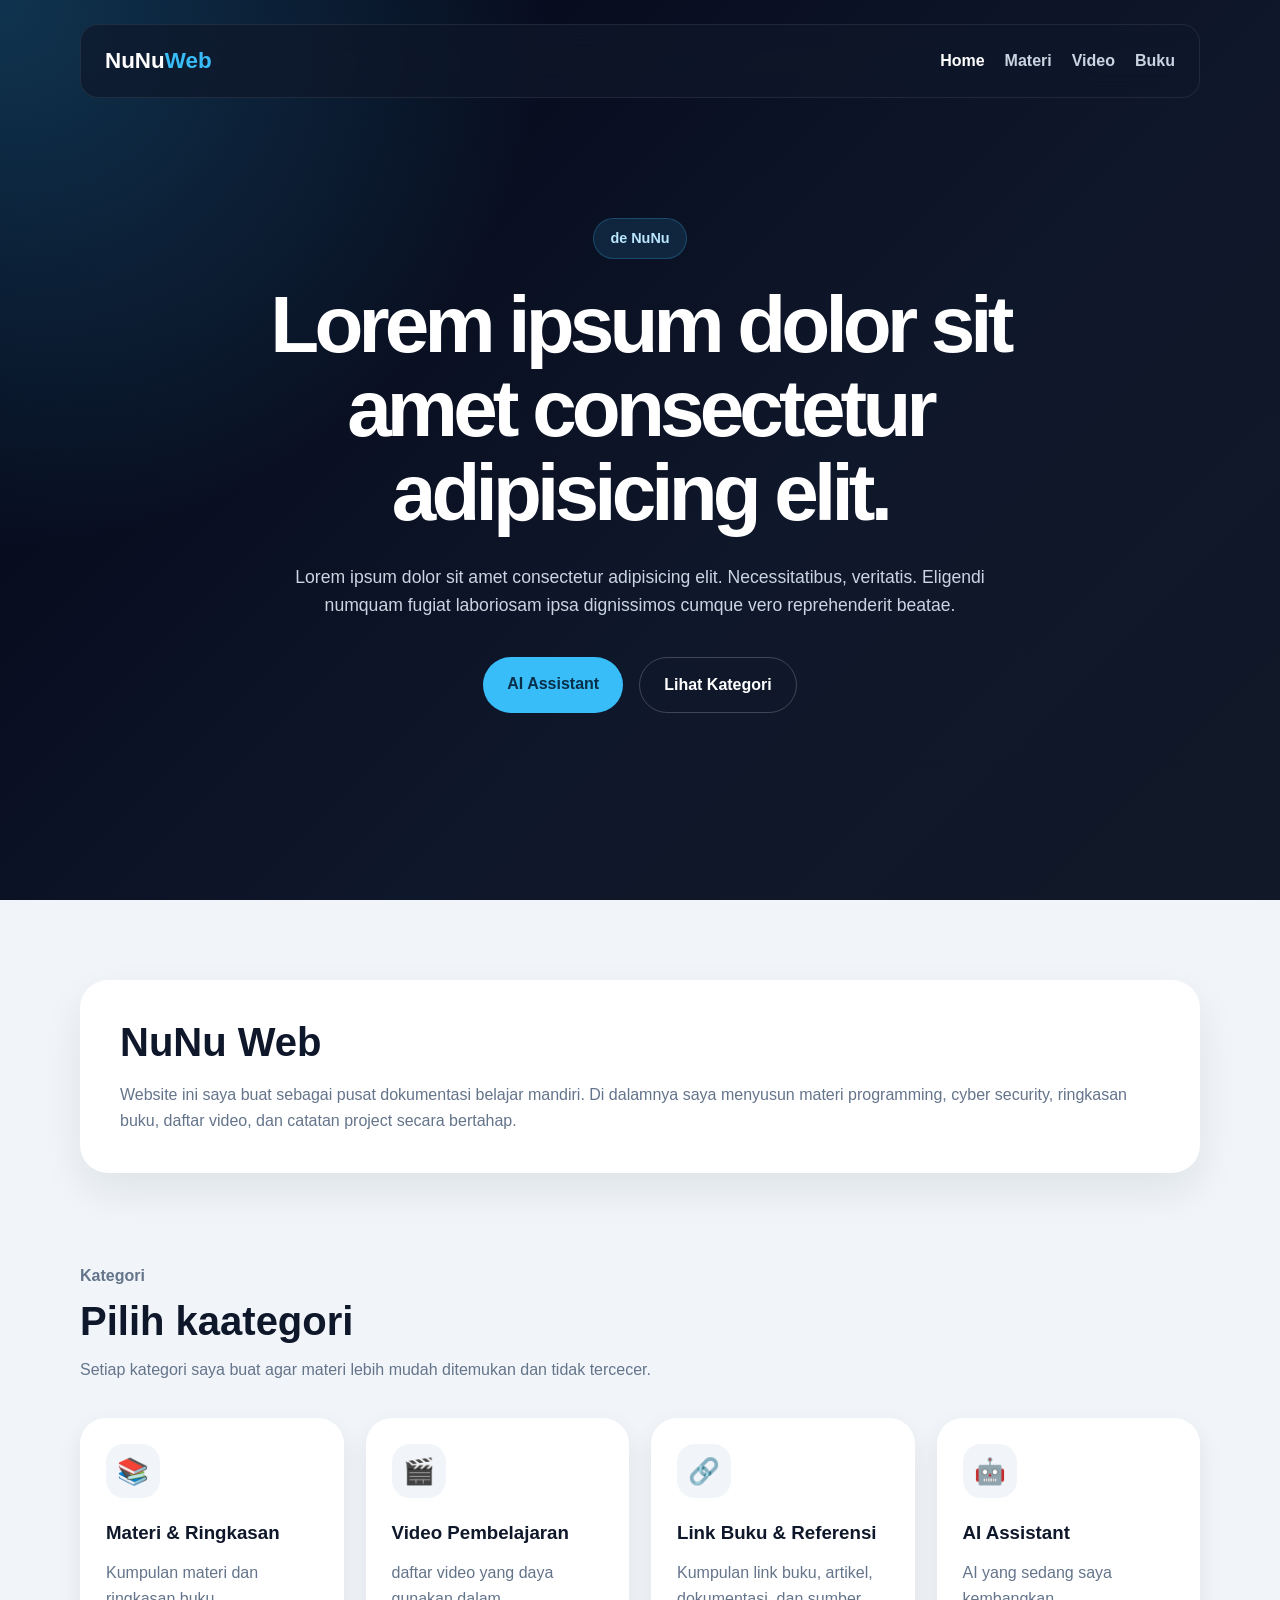
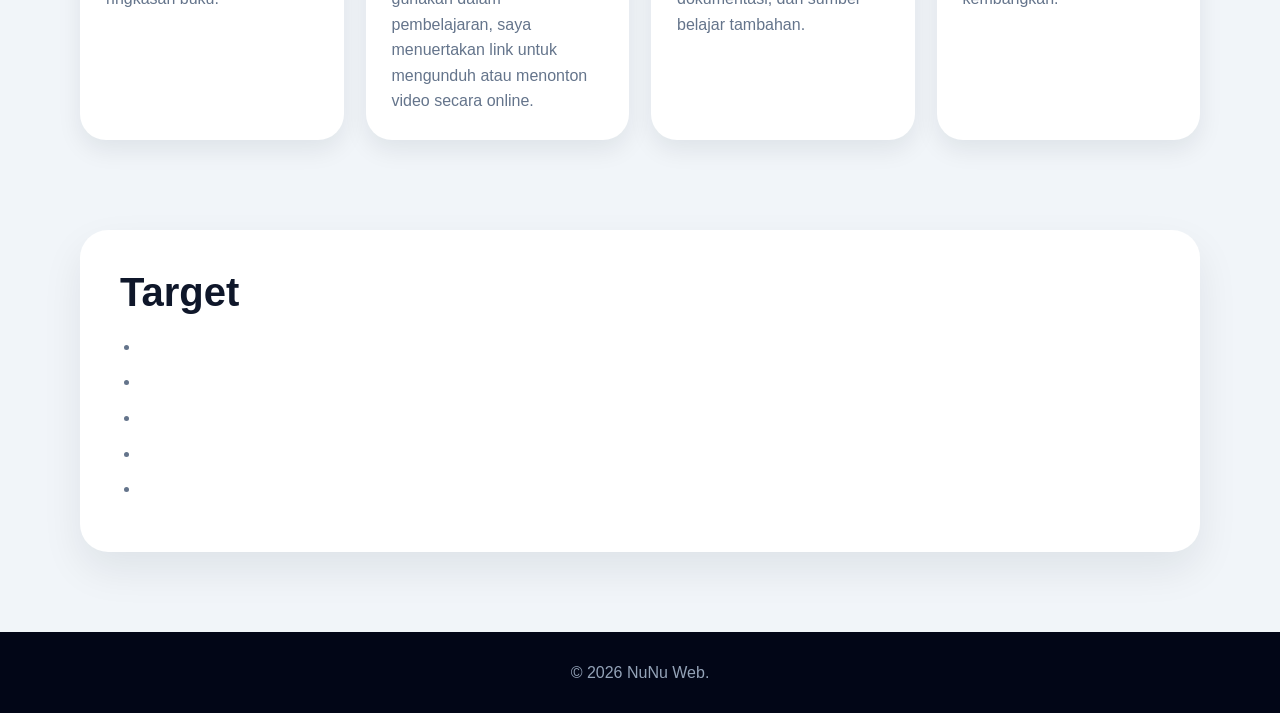
==== index.html @ 63d20f72 "Update index.html" ====
<!DOCTYPE html>
<html lang="id">
<head>
  <meta charset="UTF-8">
  <meta name="viewport" content="width=device-width, initial-scale=1.0">

  <title>NuNu Web | Pusat Belajar Programming & Cyber Security</title>

  <meta name="description" content="NuNu Web adalah tempat belajar programming dan cyber security.">
  <meta name="theme-color" content="#111827">

  <link rel="stylesheet" href="css/style.css">
</head>

<body>

  <header class="site-header">

    <nav class="navbar">
      <a href="index.html" class="logo">
        NuNu<span>Web</span>
      </a>

      <ul class="nav-links">
        <li><a href="index.html" class="active">Home</a></li>
        <li><a href="data/list_materi/list_materi.html">Materi</a></li>
        <li><a href="data/list_video/list_video.html">Video</a></li>
        <li><a href="data/list_buku/list_buku.html">Buku</a></li>
      </ul>
    </nav>

    <section class="hero">

      <p class="badge">de NuNu</p>

      <h1>
        Lorem ipsum dolor sit amet consectetur adipisicing elit.
      </h1>

      <p class="hero-description">
        Lorem ipsum dolor sit amet consectetur adipisicing elit.
        Necessitatibus, veritatis. Eligendi numquam fugiat laboriosam
        ipsa dignissimos cumque vero reprehenderit beatae.
      </p>

      <div class="hero-actions">

        <a href="#" class="btn btn-primary">
          AI Assistant
        </a>

        <a href="#kategori" class="btn btn-secondary">
          Lihat Kategori
        </a>

      </div>

    </section>

  </header>

  <main>

    <section class="intro-section">

      <div class="intro-card">

        <h2>
          NuNu Web
        </h2>

        <p>
          Website ini  saya buat sebagai pusat dokumentasi belajar mandiri.
          Di dalamnya saya menyusun materi programming,
          cyber security, ringkasan buku, daftar video,
          dan catatan project secara bertahap.
        </p>

      </div>

    </section>

    <section class="category-section" id="kategori">

      <div class="section-heading">

        <p class="section-label">
          Kategori
        </p>

        <h2>
          Pilih kaategori
        </h2>

        <p>
          Setiap kategori saya buat agar materi lebih mudah ditemukan
          dan tidak tercecer.
        </p>

      </div>

      <div class="menu">

        <a href="data/list_materi/list_materi.html" class="card">

          <span class="card-icon">📚</span>

          <h3>
            Materi & Ringkasan
          </h3>

          <p>
            Kumpulan materi dan ringkasan buku.
          </p>

        </a>

        <a href="data/list_video/list_video.html" class="card">

          <span class="card-icon">🎬</span>

          <h3>
            Video Pembelajaran
          </h3>

          <p>
            daftar video yang daya gunakan dalam pembelajaran, saya menuertakan link untuk mengunduh atau menonton video secara online.
          </p>

        </a>

        <a href="data/list_buku/list_buku.html" class="card">

          <span class="card-icon">🔗</span>

          <h3>
            Link Buku & Referensi
          </h3>

          <p>
            Kumpulan link buku, artikel,
            dokumentasi, dan sumber belajar tambahan.
          </p>

        </a>

        <a href="#" class="card">

          <span class="card-icon">🤖</span>

          <h3>
            AI Assistant
          </h3>

          <p>
            AI yang sedang saya kembangkan.
          </p>

        </a>

      </div>

    </section>

    <section class="roadmap-section">

      <div class="roadmap-card">

        <h2>
          Target
        </h2>

        <ul>
          <li></li>
          <li></li>
          <li></li>
          <li></li>
          <li></li>
        </ul>

      </div>

    </section>

  </main>

  <footer class="footer">
    <p>
      © 2026 NuNu Web.
    </p>
  </footer>

</body>
</html>
---- css/style.css ----
/* =========================
   RESET
========================= */

*{
  margin:0;
  padding:0;
  box-sizing:border-box;
}

/* =========================
   ROOT
========================= */

:root{
  --bg-main:#0f172a;
  --bg-soft:#111827;
  --card-bg:#ffffff;
  --text-main:#0f172a;
  --text-light:#f8fafc;
  --text-muted:#64748b;
  --primary:#38bdf8;
  --primary-dark:#0284c7;
  --border:#e2e8f0;
}

/* =========================
   BODY
========================= */

html{
  scroll-behavior:smooth;
}

body{
  font-family:Arial, Helvetica, sans-serif;
  background:#f1f5f9;
  color:var(--text-main);
  line-height:1.6;
}

/* =========================
   HEADER
========================= */

.site-header{
  min-height:100vh;

  background:
  radial-gradient(circle at top left,
  rgba(56,189,248,0.25),
  transparent 35%),

  linear-gradient(
  135deg,
  #020617,
  #0f172a 60%,
  #111827);

  color:white;
  padding:24px;
}

/* =========================
   NAVBAR
========================= */

.navbar{
  width:min(1120px,100%);
  margin:0 auto;

  display:flex;
  justify-content:space-between;
  align-items:center;

  padding:18px 24px;

  background:rgba(15,23,42,0.7);

  border:1px solid rgba(255,255,255,0.08);

  border-radius:18px;

  backdrop-filter:blur(14px);

  position:sticky;
  top:16px;
}

.logo{
  text-decoration:none;
  color:white;

  font-size:1.4rem;
  font-weight:800;
}

.logo span{
  color:var(--primary);
}

.nav-links{
  list-style:none;
  display:flex;
  gap:20px;
}

.nav-links a{
  text-decoration:none;
  color:#cbd5e1;
  font-weight:600;
  transition:0.25s;
}

.nav-links a:hover,
.nav-links a.active{
  color:white;
}

/* =========================
   HERO
========================= */

.hero{
  width:min(900px,100%);
  margin:120px auto 0;
  text-align:center;
}

.badge{
  display:inline-block;

  padding:8px 16px;
  margin-bottom:24px;

  border-radius:999px;

  background:rgba(56,189,248,0.12);

  border:1px solid rgba(56,189,248,0.25);

  color:#bae6fd;

  font-size:0.9rem;
  font-weight:700;
}

.hero h1{
  font-size:clamp(2.5rem,7vw,5rem);
  line-height:1.05;
  letter-spacing:-0.06em;
}

.hero-description{
  max-width:700px;

  margin:28px auto 0;

  color:#cbd5e1;

  font-size:1.1rem;
}

/* =========================
   BUTTONS
========================= */

.hero-actions{
  margin-top:38px;

  display:flex;
  justify-content:center;
  gap:16px;

  flex-wrap:wrap;
}

.btn{
  text-decoration:none;

  padding:14px 24px;

  border-radius:999px;

  font-weight:700;

  transition:0.25s;
}

.btn:hover{
  transform:translateY(-3px);
}

.btn-primary{
  background:var(--primary);
  color:#082f49;
}

.btn-primary:hover{
  background:#7dd3fc;
}

.btn-secondary{
  border:1px solid rgba(255,255,255,0.2);
  color:white;
}

.btn-secondary:hover{
  background:rgba(255,255,255,0.08);
}

/* =========================
   MAIN
========================= */

main{
  padding:80px 24px;
}

/* =========================
   INTRO
========================= */

.intro-section,
.category-section,
.roadmap-section{
  width:min(1120px,100%);
  margin:0 auto;
}

.intro-card,
.roadmap-card{
  background:white;

  border-radius:28px;

  padding:40px;

  box-shadow:
  0 18px 40px rgba(15,23,42,0.08);
}

.intro-card h2,
.roadmap-card h2,
.section-heading h2{
  font-size:2.5rem;
  line-height:1.1;
}

.intro-card p,
.section-heading p,
.roadmap-card li{
  color:var(--text-muted);
}

.intro-card p{
  margin-top:18px;
}

/* =========================
   CATEGORY
========================= */

.category-section{
  margin-top:90px;
}

.section-heading{
  margin-bottom:36px;
}

.section-label{
  color:var(--primary-dark);

  font-weight:800;

  margin-bottom:10px;
}

.section-heading p{
  margin-top:14px;
}

/* =========================
   MENU GRID
========================= */

.menu{
  display:grid;

  grid-template-columns:
  repeat(4,1fr);

  gap:22px;
}

.card{
  min-height:260px;

  padding:26px;

  border-radius:26px;

  background:white;

  text-decoration:none;
  color:var(--text-main);

  box-shadow:
  0 10px 24px rgba(15,23,42,0.08);

  transition:0.25s;
}

.card:hover{
  transform:translateY(-8px);
}

.card-icon{
  display:inline-flex;

  align-items:center;
  justify-content:center;

  width:54px;
  height:54px;

  margin-bottom:20px;

  border-radius:18px;

  background:#f1f5f9;

  font-size:1.6rem;
}

.card h3{
  margin-bottom:12px;
}

.card p{
  color:var(--text-muted);
}

/* =========================
   ROADMAP
========================= */

.roadmap-section{
  margin-top:90px;
}

.roadmap-card ul{
  margin-top:20px;
  padding-left:20px;
}

.roadmap-card li{
  margin-bottom:10px;
}

/* =========================
   FOOTER
========================= */

.footer{
  padding:28px;
  text-align:center;

  background:#020617;
  color:#94a3b8;
}

/* =========================
   RESPONSIVE
========================= */

@media(max-width:900px){

  .menu{
    grid-template-columns:
    repeat(2,1fr);
  }

}

@media(max-width:640px){

  .navbar{
    flex-direction:column;
    align-items:flex-start;
    gap:16px;
  }

  .nav-links{
    flex-wrap:wrap;
  }

  .hero{
    margin-top:80px;
    text-align:left;
  }

  .hero-actions{
    justify-content:flex-start;
  }

  .btn{
    width:100%;
    text-align:center;
  }

  .menu{
    grid-template-columns:1fr;
  }

  .intro-card,
  .roadmap-card{
    padding:28px;
  }

}
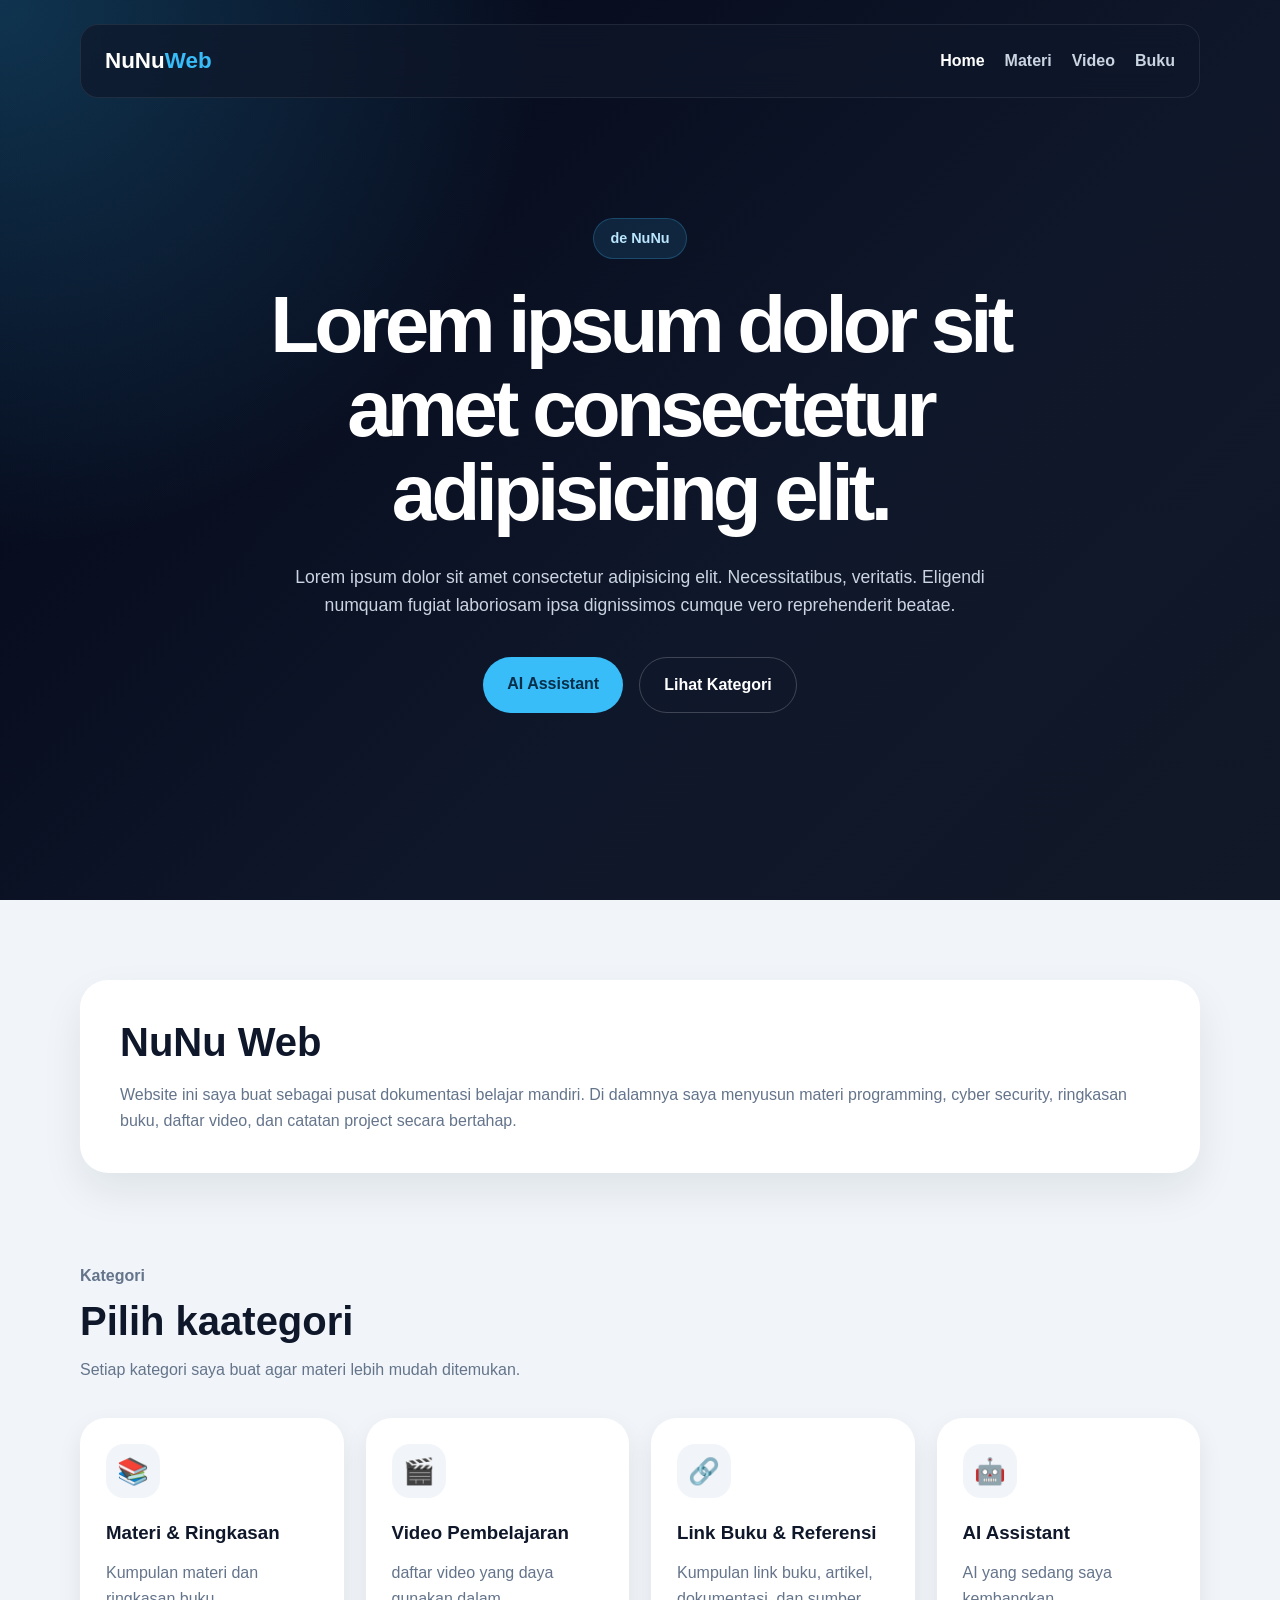
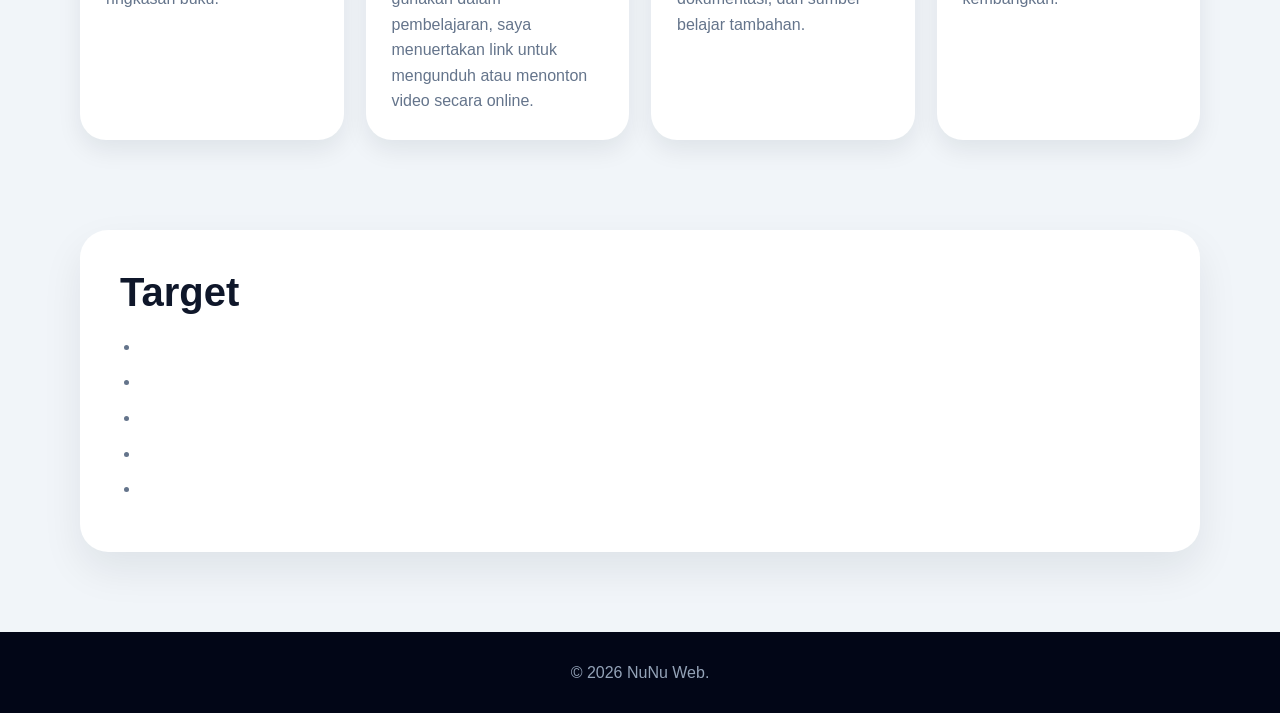
==== commit 8908cf43: "Update index.html" ====
--- a/index.html
+++ b/index.html
@@ -93,8 +93,7 @@
         </h2>
 
         <p>
-          Setiap kategori saya buat agar materi lebih mudah ditemukan
-          dan tidak tercecer.
+          Setiap kategori saya buat agar materi lebih mudah ditemukan.
         </p>
 
       </div>
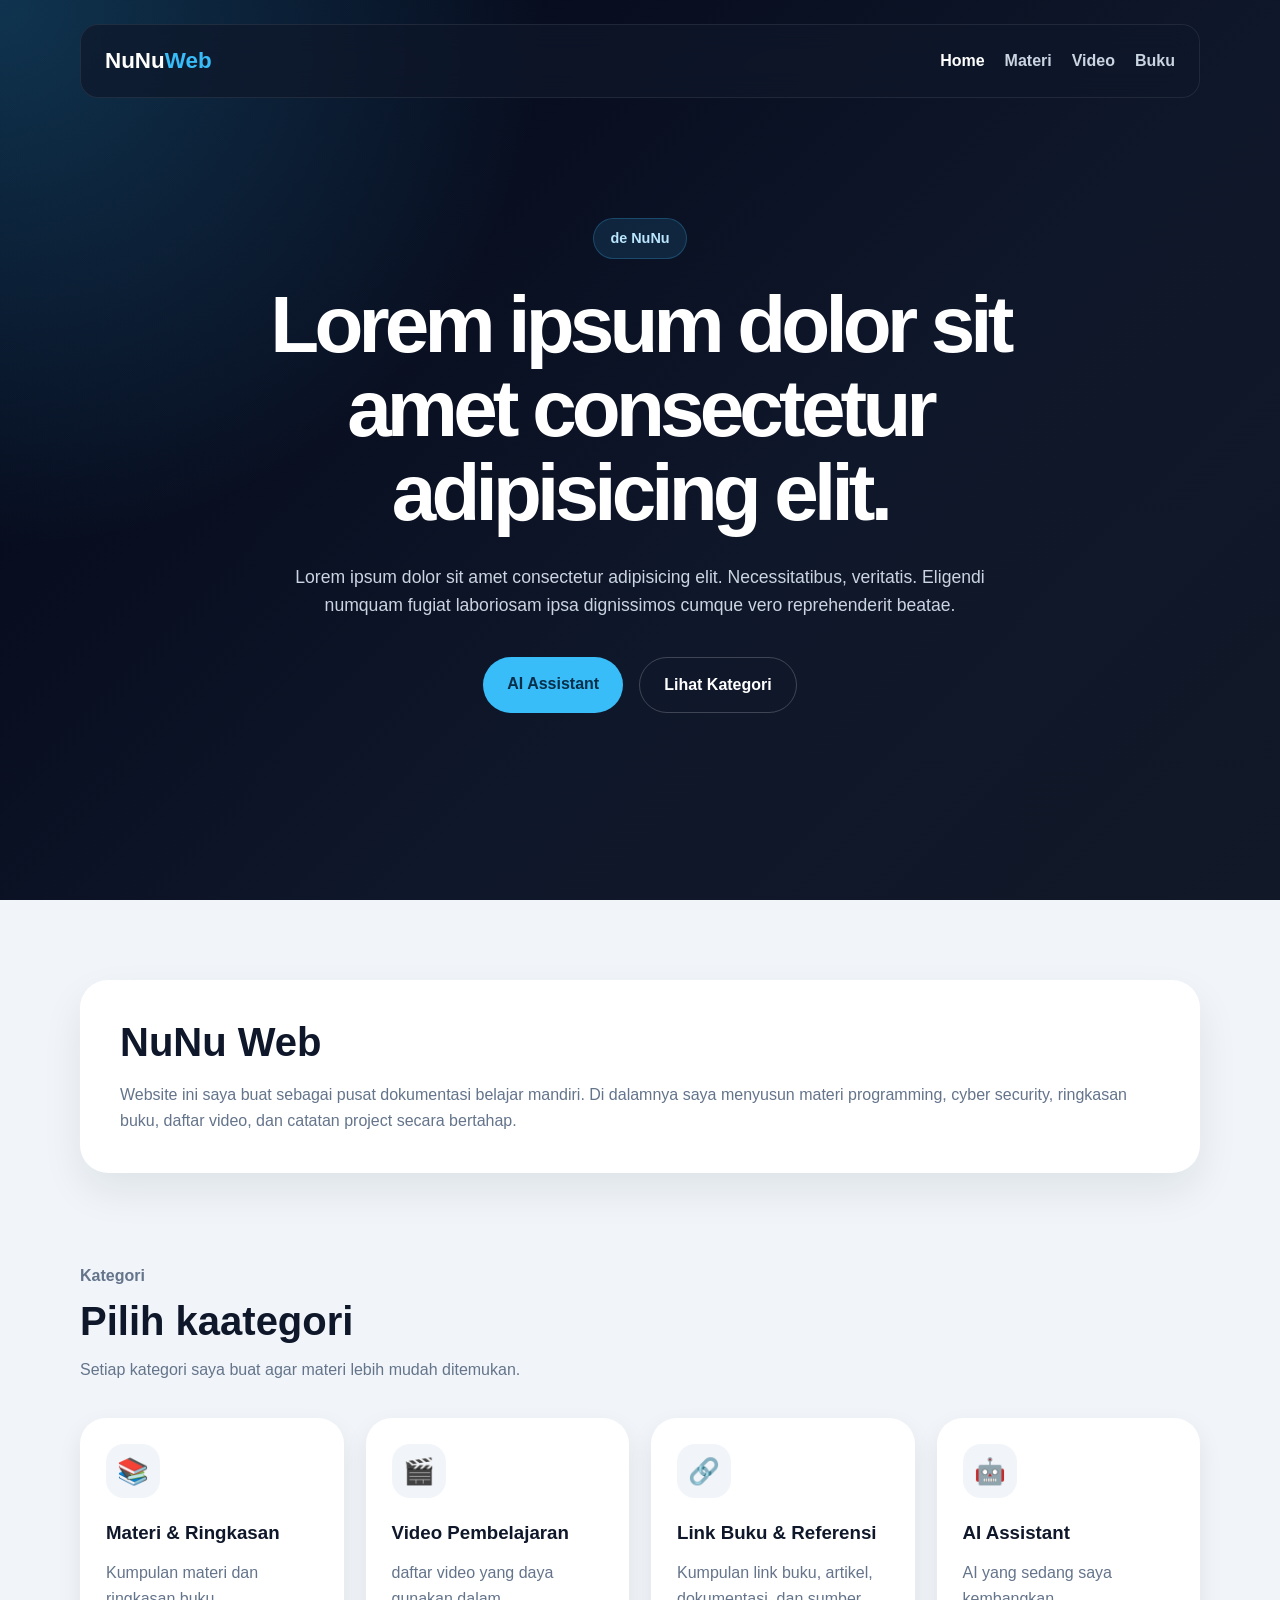
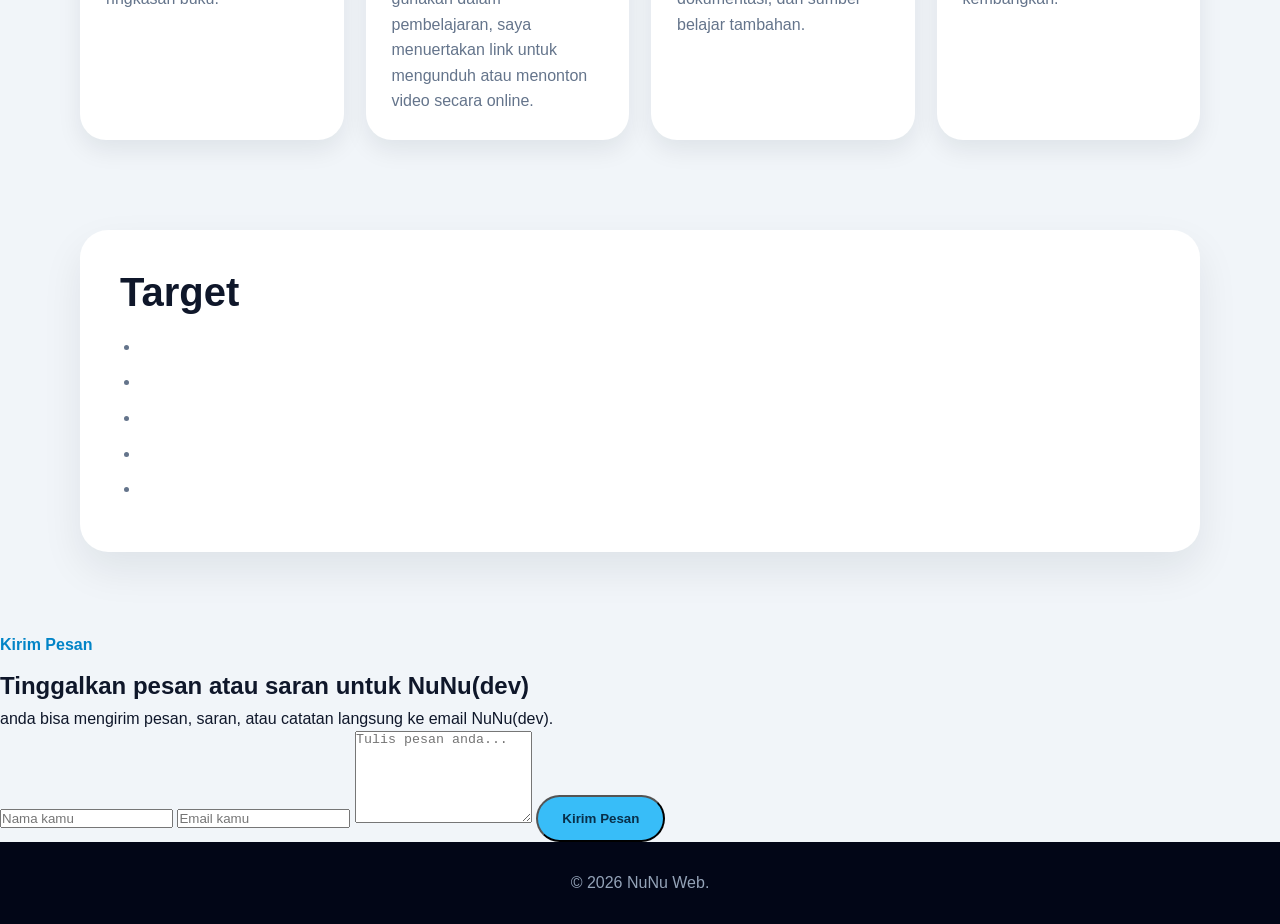
==== commit 385eb9f4: "Update index.html" ====
--- a/index.html
+++ b/index.html
@@ -183,6 +183,30 @@
 
   </main>
 
+<section class="contact-section" id="pesan">
+  <div class="contact-card">
+    <p class="section-label">Kirim Pesan</p>
+
+    <h2>Tinggalkan pesan atau saran untuk NuNu(dev)</h2>
+
+    <p>
+      anda bisa mengirim pesan, saran, atau catatan langsung ke email NuNu(dev).
+    </p>
+
+    <form action="mailto:alfaruqqawy@gmail.com" method="post" enctype="text/plain" class="contact-form">
+      <input type="text" name="Nama" placeholder="Nama kamu" required>
+
+      <input type="email" name="Email" placeholder="Email kamu" required>
+
+      <textarea name="Pesan" rows="6" placeholder="Tulis pesan anda..." required></textarea>
+
+      <button type="submit" class="btn btn-primary">
+        Kirim Pesan
+      </button>
+    </form>
+  </div>
+</section>
+
   <footer class="footer">
     <p>
       © 2026 NuNu Web.
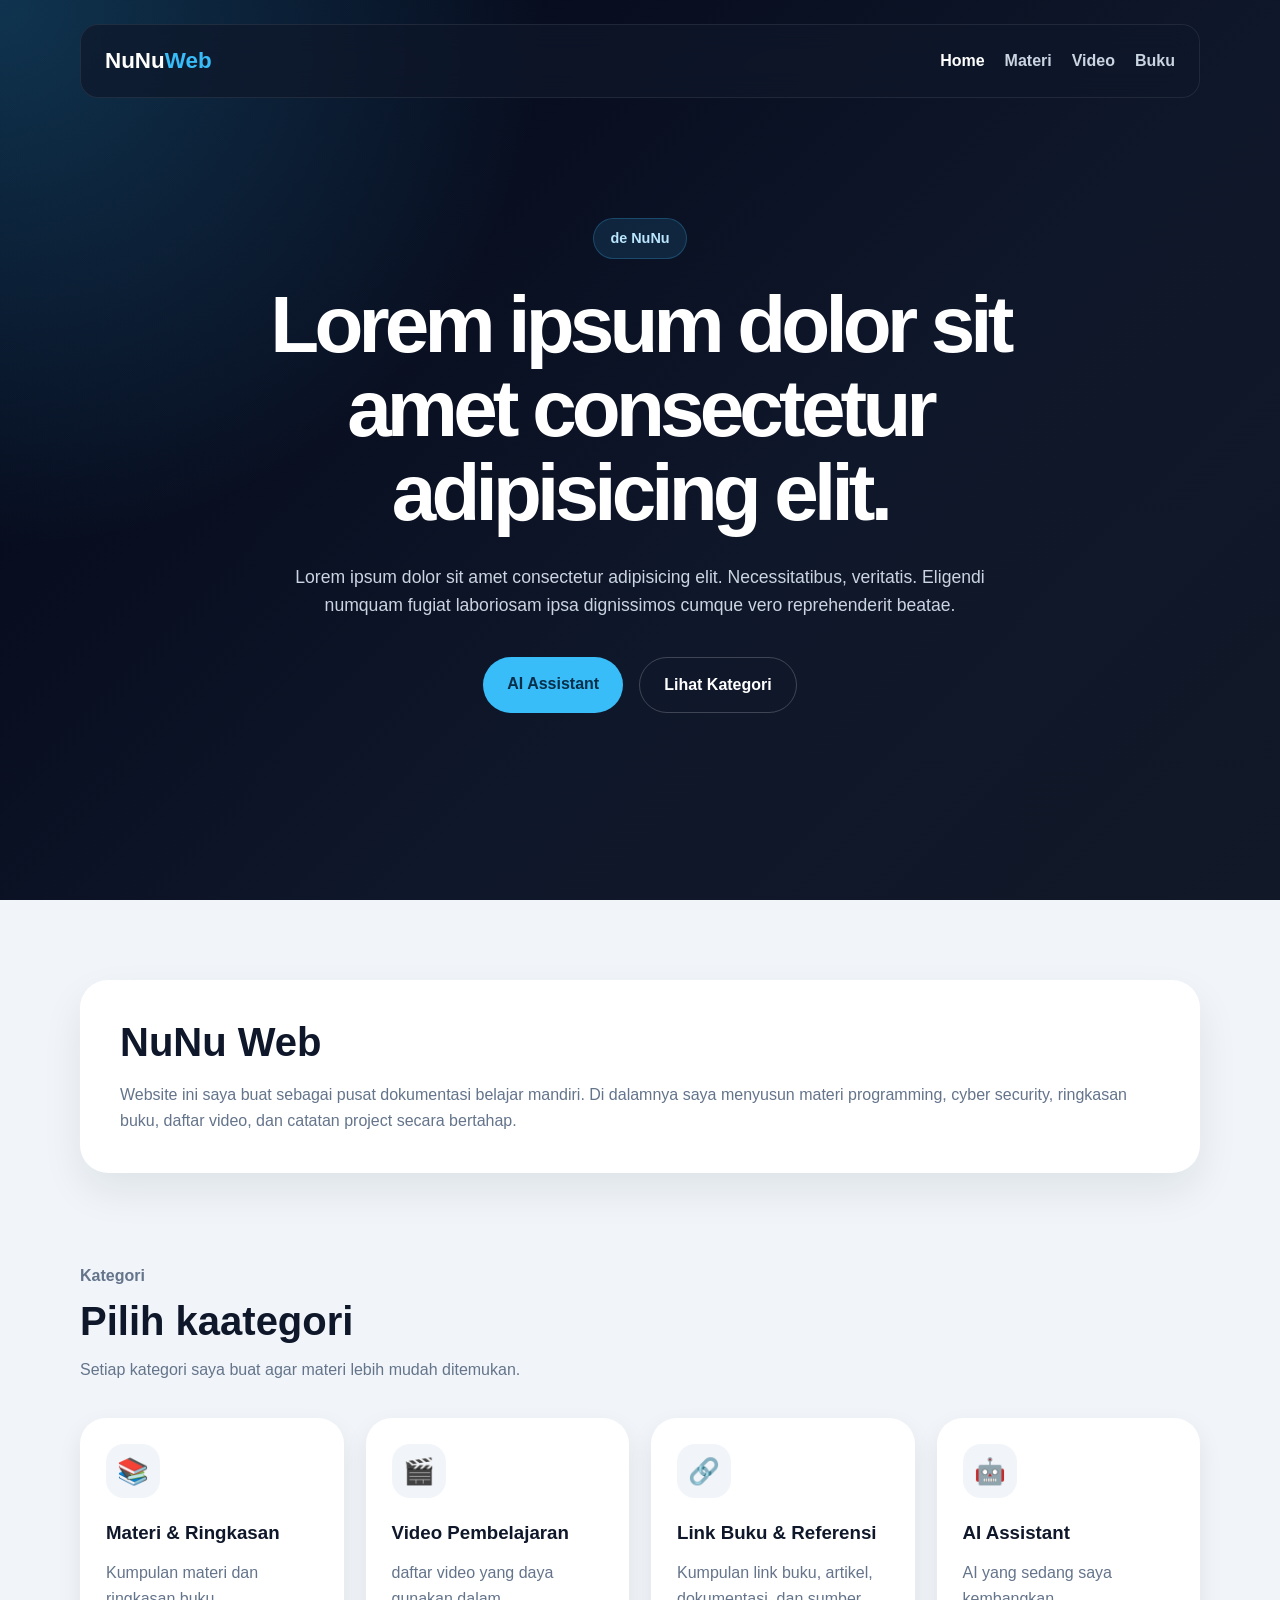
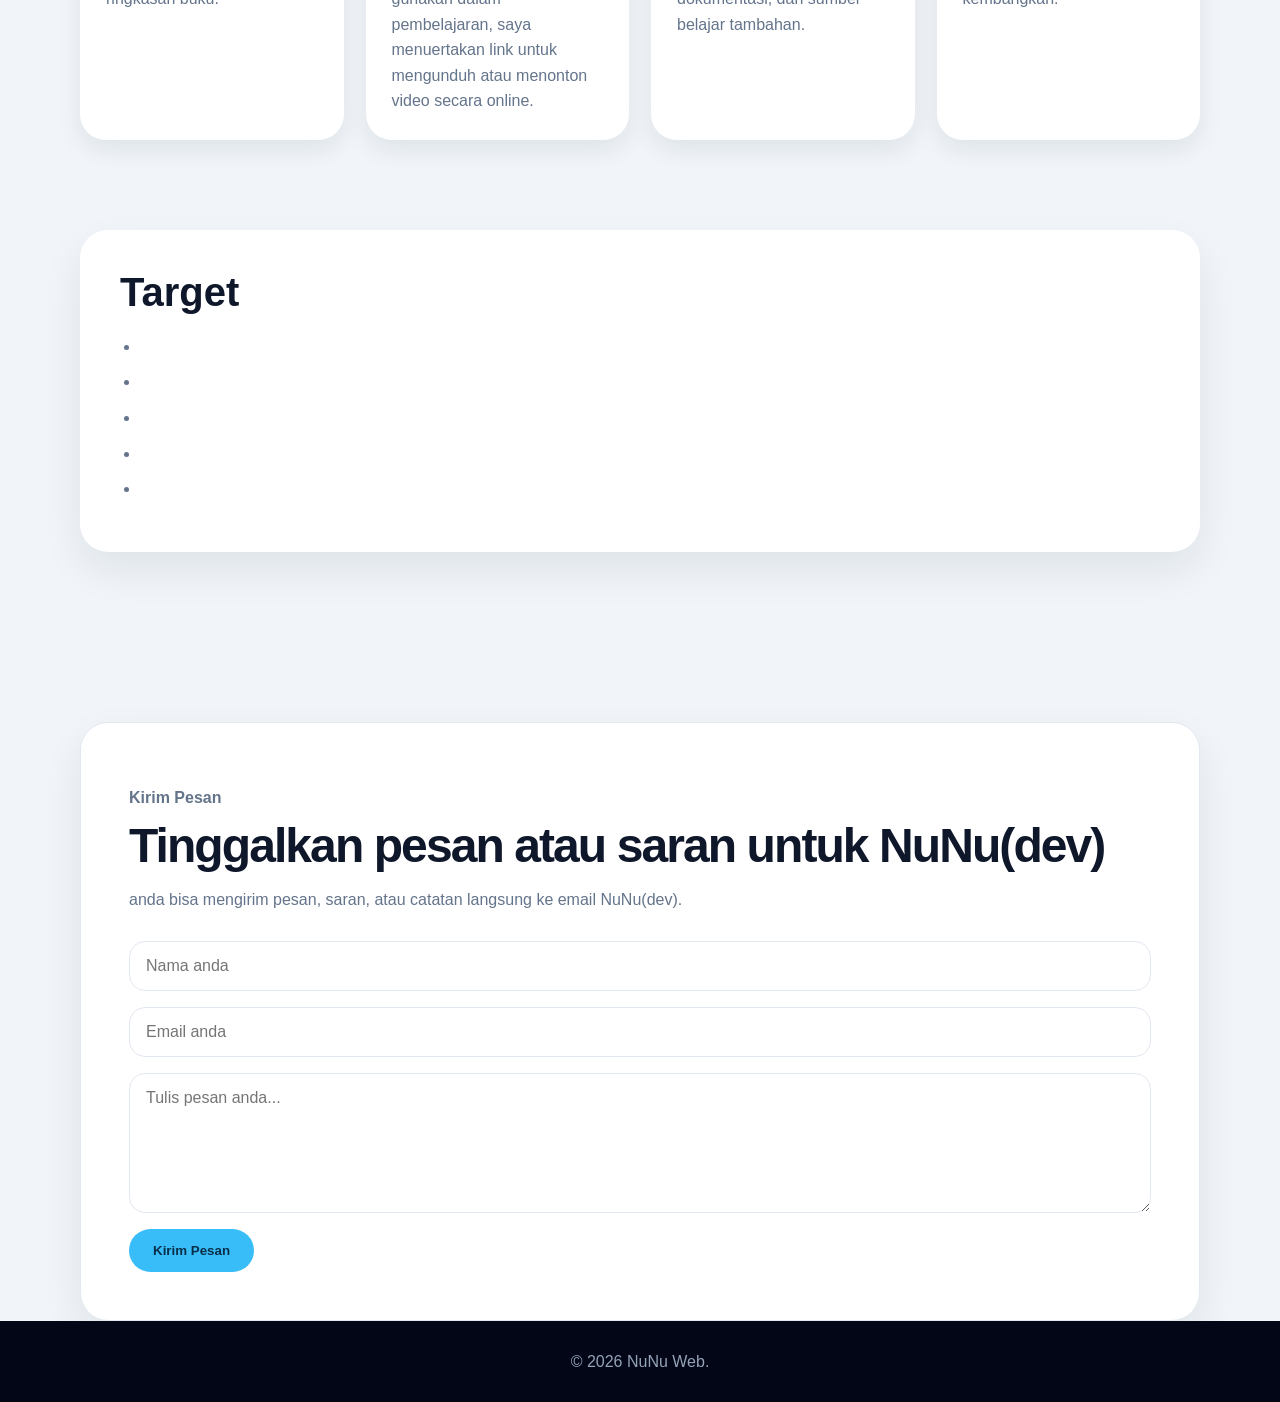
==== commit 2bd0bd82: "Update index.html" ====
--- a/index.html
+++ b/index.html
@@ -194,9 +194,9 @@
     </p>
 
     <form action="mailto:alfaruqqawy@gmail.com" method="post" enctype="text/plain" class="contact-form">
-      <input type="text" name="Nama" placeholder="Nama kamu" required>
-
-      <input type="email" name="Email" placeholder="Email kamu" required>
+      <input type="text" name="Nama" placeholder="Nama anda" required>
+
+      <input type="email" name="Email" placeholder="Email anda" required>
 
       <textarea name="Pesan" rows="6" placeholder="Tulis pesan anda..." required></textarea>
 
--- a/css/style.css
+++ b/css/style.css
@@ -419,4 +419,63 @@
     padding:28px;
   }
 
+}
+
+.contact-section {
+  width: min(1120px, 100%);
+  margin: 90px auto 0;
+}
+
+.contact-card {
+  padding: clamp(28px, 5vw, 48px);
+  border-radius: 28px;
+  background: white;
+  border: 1px solid var(--border);
+  box-shadow: 0 18px 40px rgba(15, 23, 42, 0.08);
+}
+
+.contact-card h2 {
+  margin-top: 10px;
+  font-size: clamp(1.8rem, 4vw, 3rem);
+  line-height: 1.1;
+  letter-spacing: -0.04em;
+}
+
+.contact-card p {
+  max-width: 640px;
+  margin-top: 14px;
+  color: var(--text-muted);
+}
+
+.contact-form {
+  margin-top: 28px;
+  display: grid;
+  gap: 16px;
+}
+
+.contact-form input,
+.contact-form textarea {
+  width: 100%;
+  padding: 15px 16px;
+  border: 1px solid var(--border);
+  border-radius: 16px;
+  font-family: Arial, Helvetica, sans-serif;
+  font-size: 1rem;
+  outline: none;
+}
+
+.contact-form input:focus,
+.contact-form textarea:focus {
+  border-color: var(--primary);
+  box-shadow: 0 0 0 4px rgba(56, 189, 248, 0.15);
+}
+
+.contact-form textarea {
+  resize: vertical;
+}
+
+.contact-form button {
+  border: none;
+  cursor: pointer;
+  justify-self: start;
 }
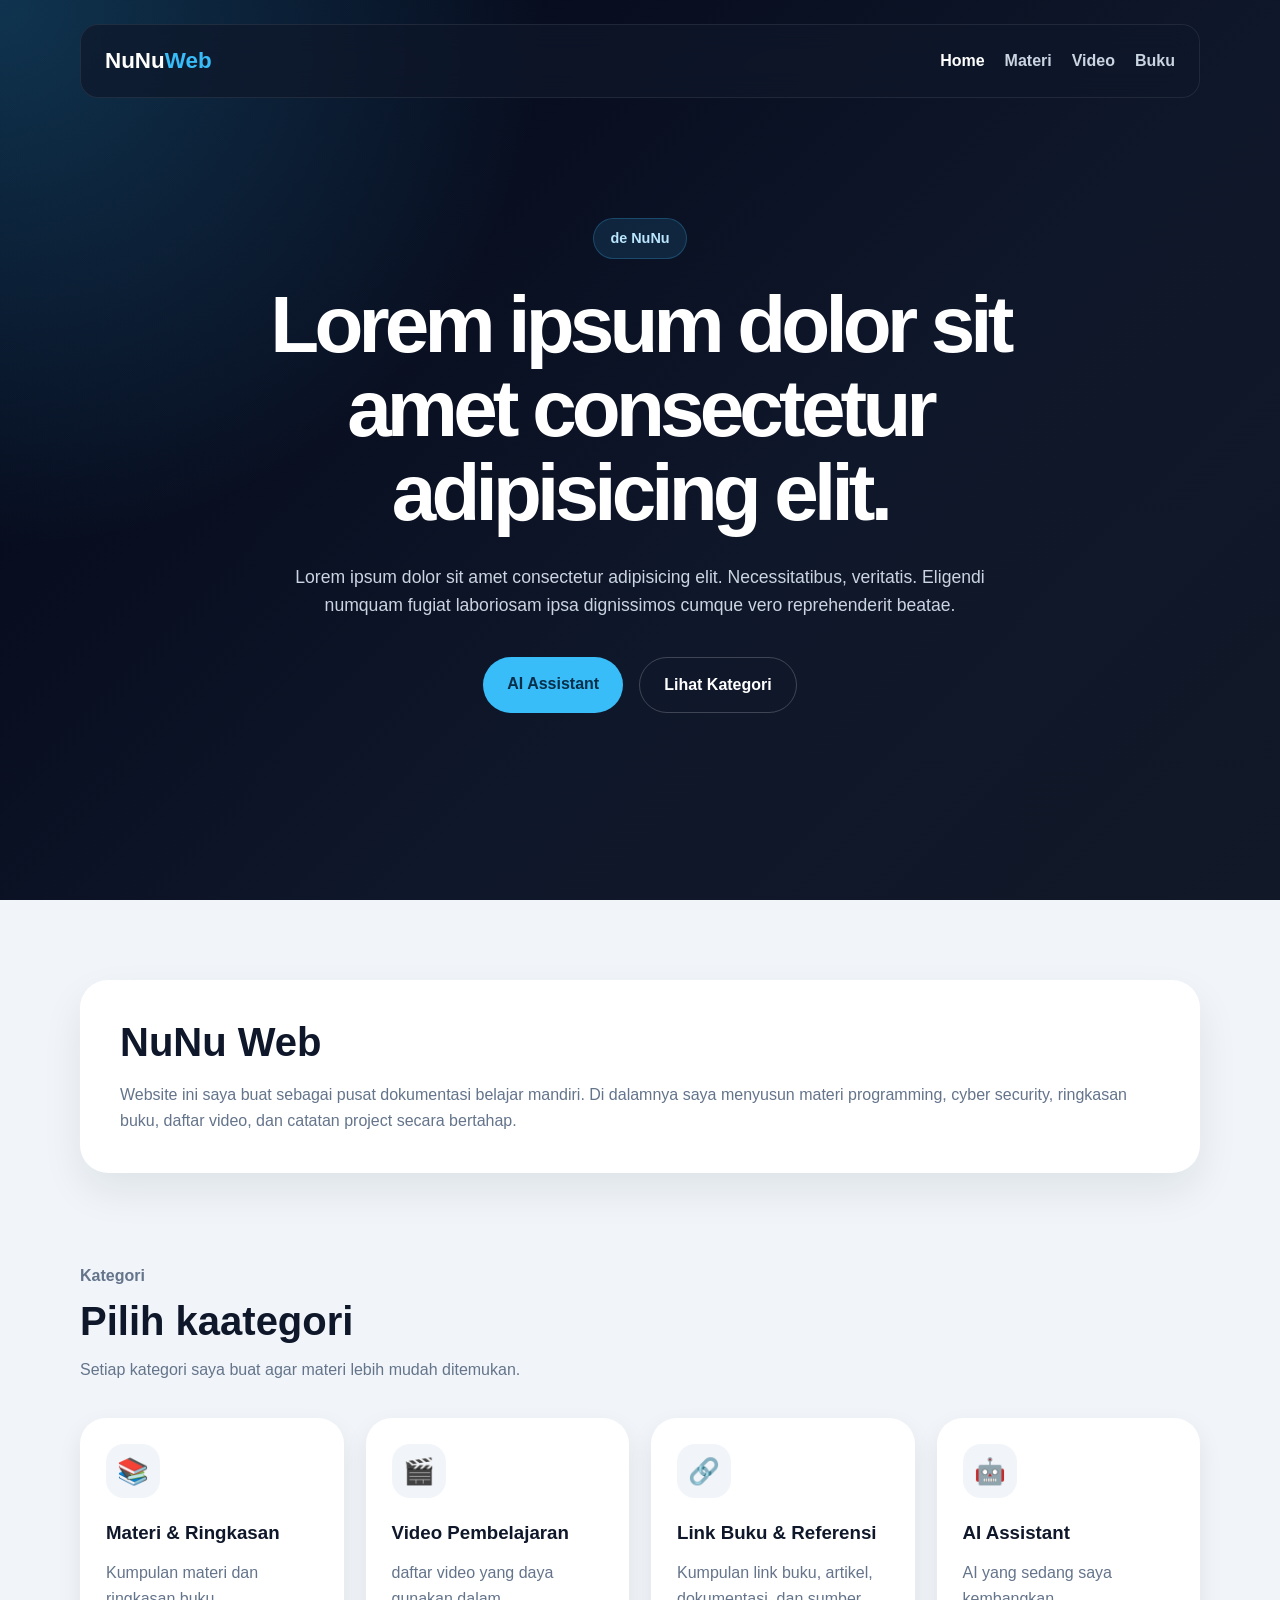
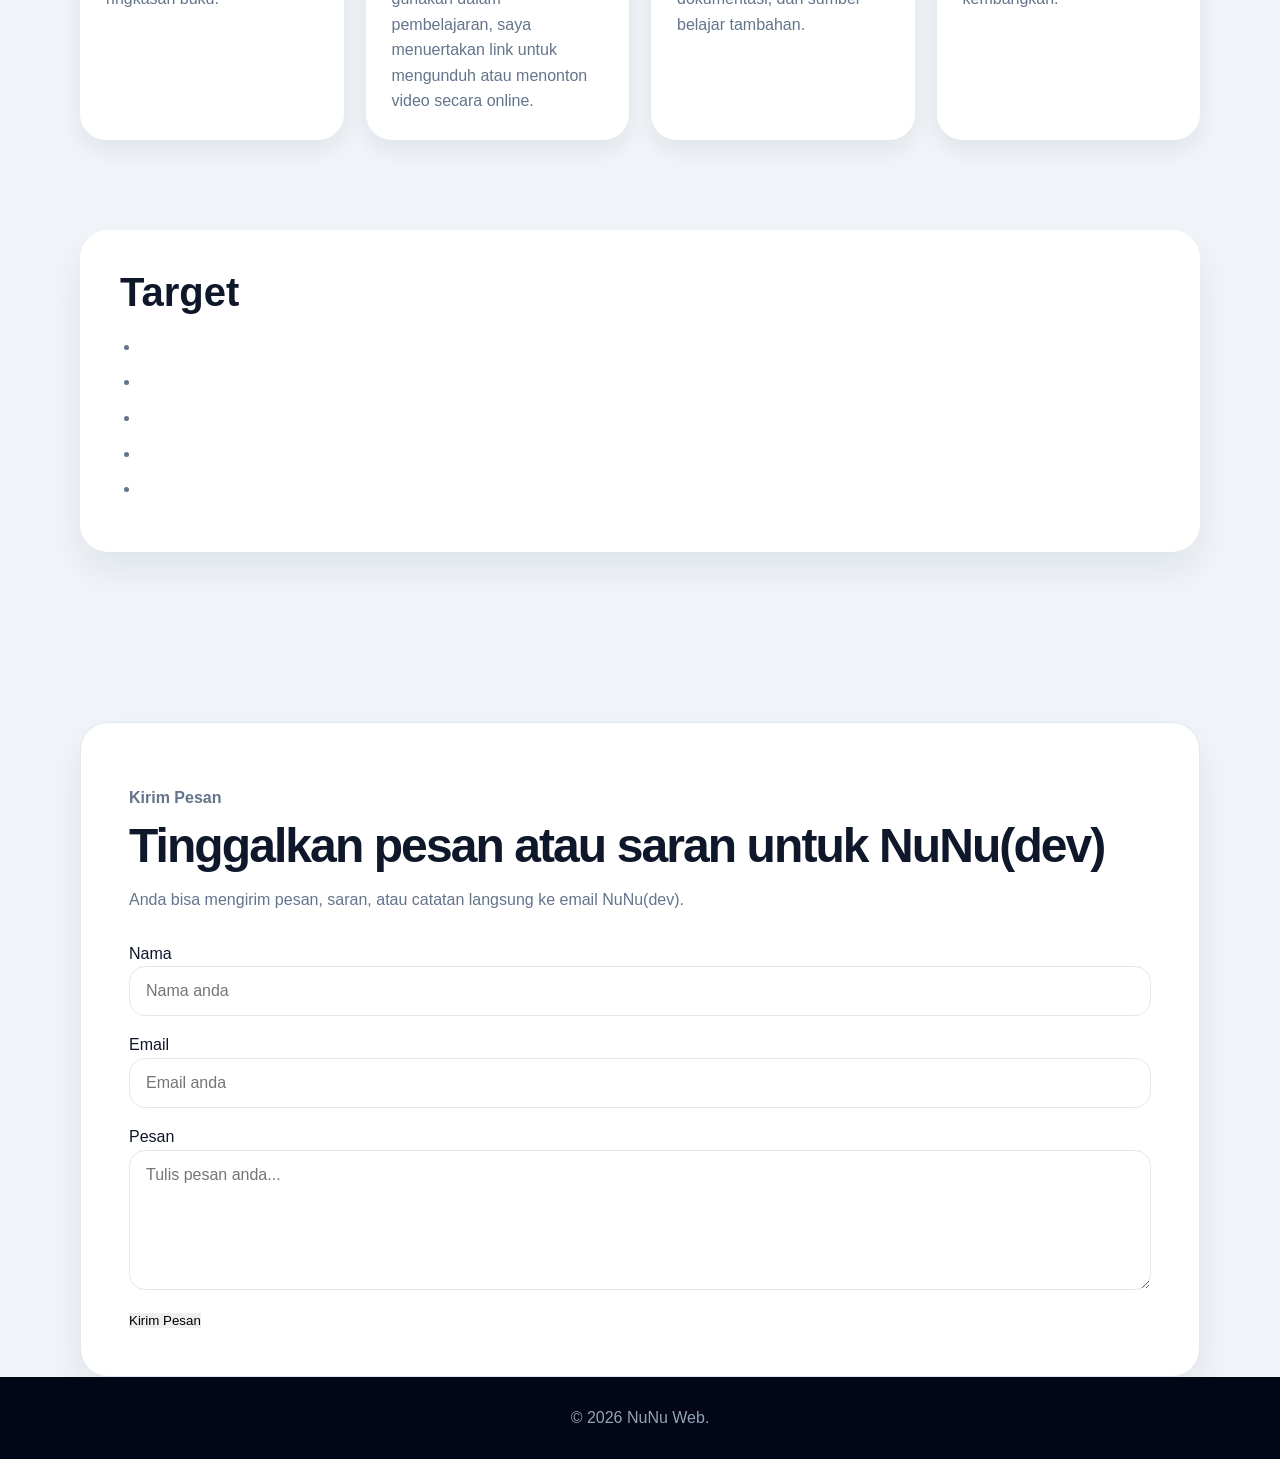
==== commit 8854731e: "Update index.html" ====
--- a/index.html
+++ b/index.html
@@ -189,18 +189,27 @@
 
     <h2>Tinggalkan pesan atau saran untuk NuNu(dev)</h2>
 
-    <p>
-      anda bisa mengirim pesan, saran, atau catatan langsung ke email NuNu(dev).
+    <p class="contact-description">
+      Anda bisa mengirim pesan, saran, atau catatan langsung ke email NuNu(dev).
     </p>
 
     <form action="mailto:alfaruqqawy@gmail.com" method="post" enctype="text/plain" class="contact-form">
-      <input type="text" name="Nama" placeholder="Nama anda" required>
-
-      <input type="email" name="Email" placeholder="Email anda" required>
-
-      <textarea name="Pesan" rows="6" placeholder="Tulis pesan anda..." required></textarea>
-
-      <button type="submit" class="btn btn-primary">
+      <div class="form-group">
+        <label for="nama">Nama</label>
+        <input type="text" id="nama" name="Nama" placeholder="Nama anda" required>
+      </div>
+
+      <div class="form-group">
+        <label for="email">Email</label>
+        <input type="email" id="email" name="Email" placeholder="Email anda" required>
+      </div>
+
+      <div class="form-group full">
+        <label for="pesan">Pesan</label>
+        <textarea id="pesan" name="Pesan" rows="6" placeholder="Tulis pesan anda..." required></textarea>
+      </div>
+
+      <button type="submit" class="contact-button">
         Kirim Pesan
       </button>
     </form>
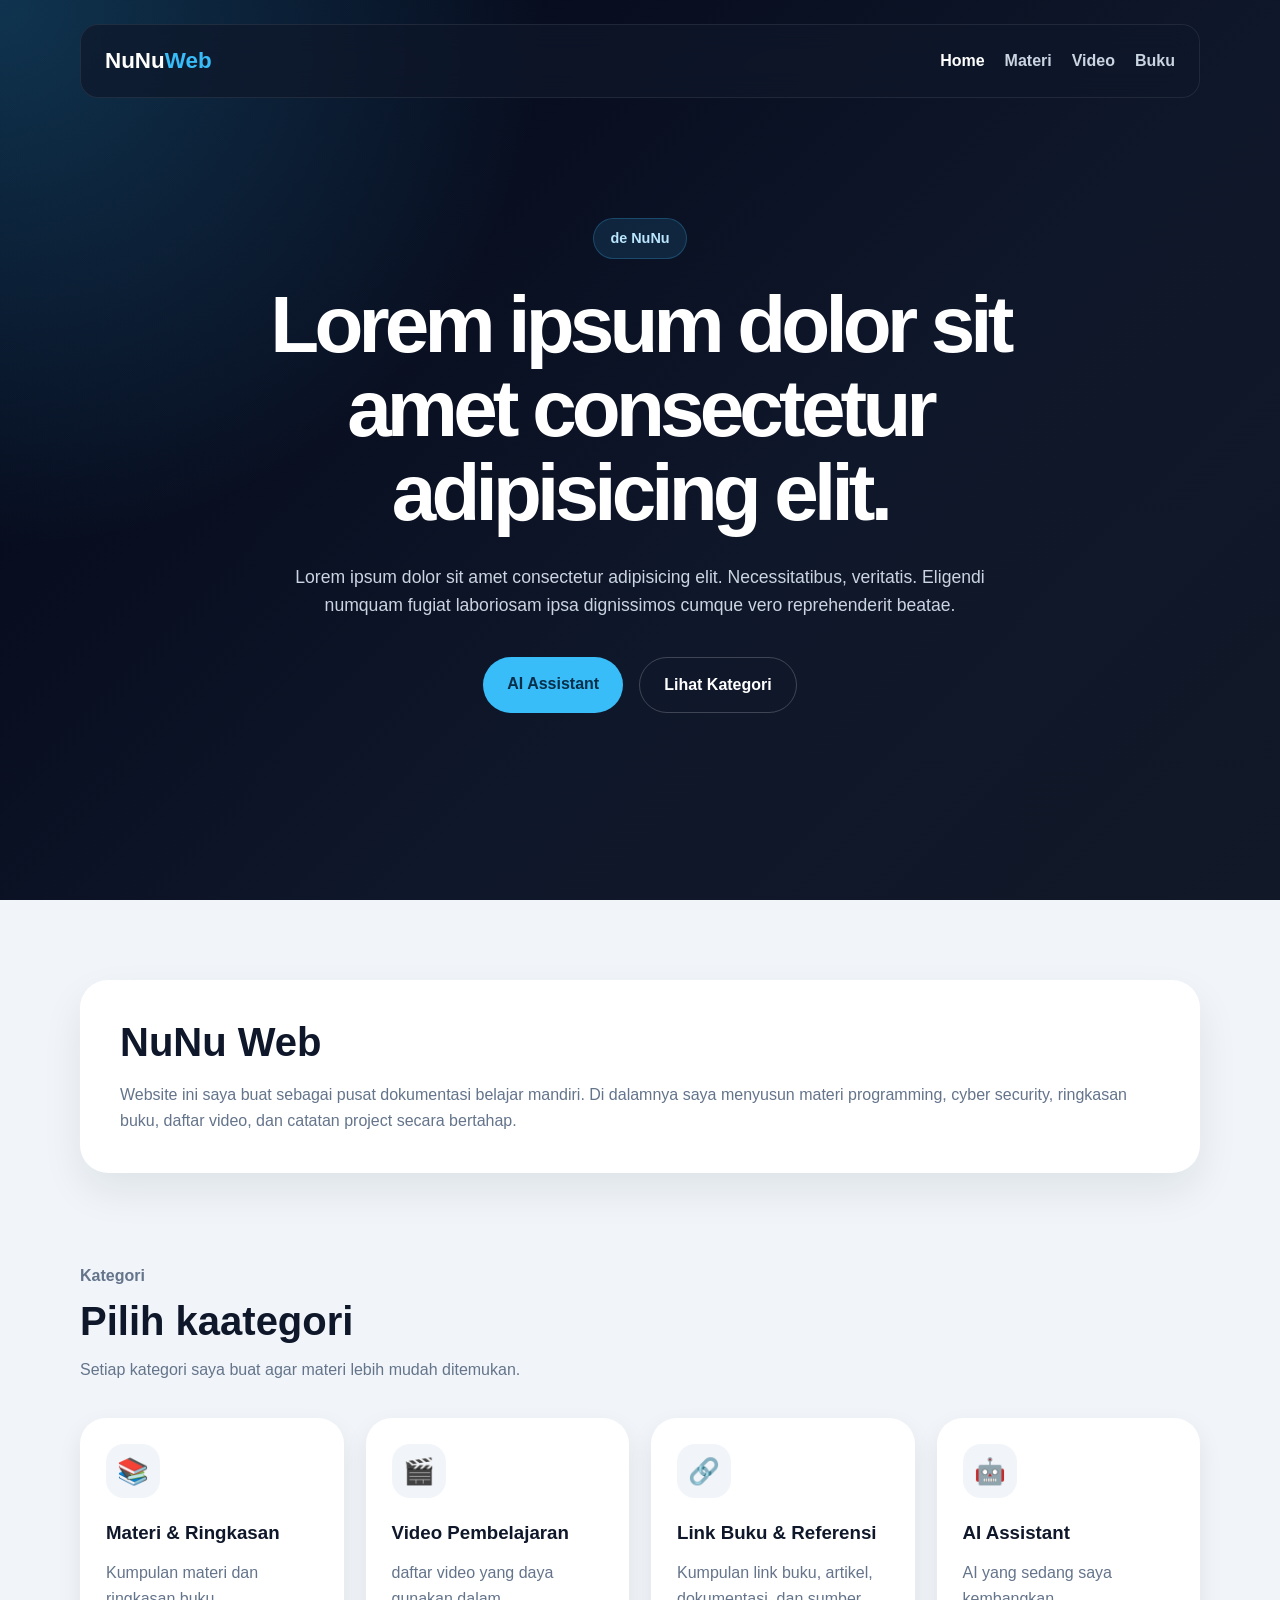
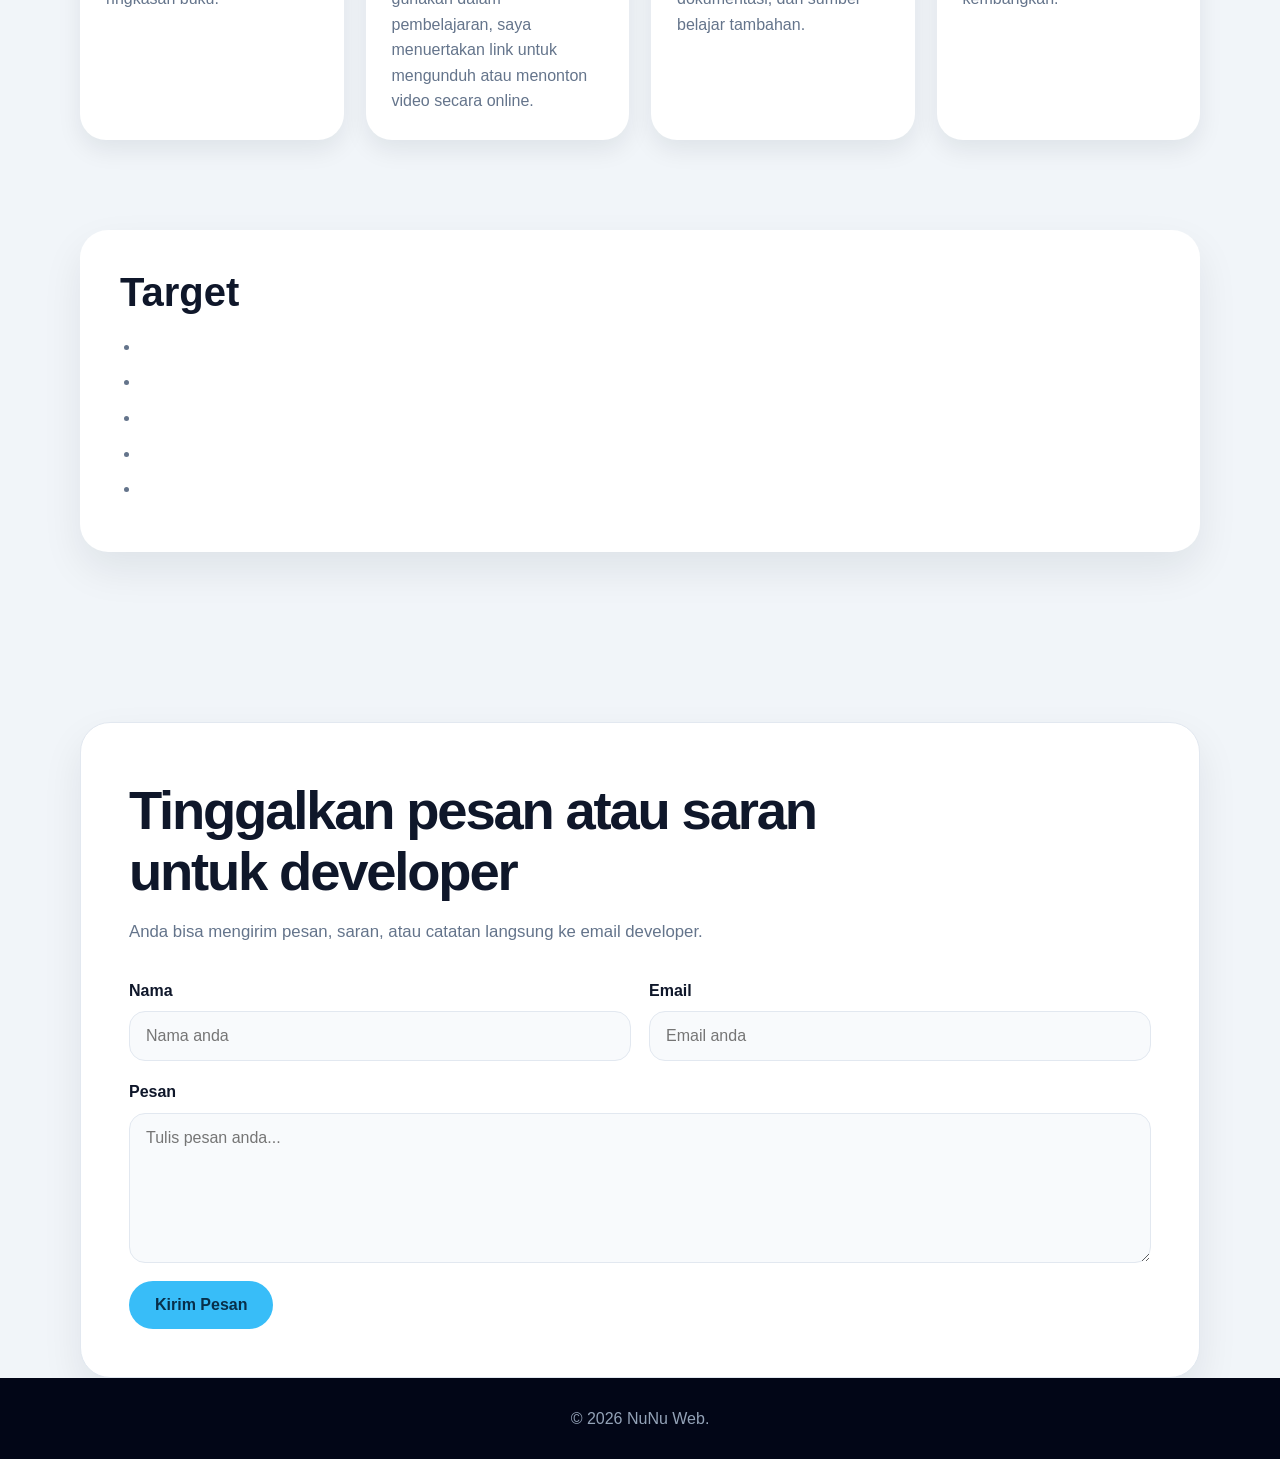
==== commit 9beca798: "Update index.html" ====
--- a/index.html
+++ b/index.html
@@ -185,12 +185,11 @@
 
 <section class="contact-section" id="pesan">
   <div class="contact-card">
-    <p class="section-label">Kirim Pesan</p>
-
-    <h2>Tinggalkan pesan atau saran untuk NuNu(dev)</h2>
+
+    <h2>Tinggalkan pesan atau saran untuk developer</h2>
 
     <p class="contact-description">
-      Anda bisa mengirim pesan, saran, atau catatan langsung ke email NuNu(dev).
+      Anda bisa mengirim pesan, saran, atau catatan langsung ke email developer.
     </p>
 
     <form action="mailto:alfaruqqawy@gmail.com" method="post" enctype="text/plain" class="contact-form">
--- a/css/style.css
+++ b/css/style.css
@@ -428,29 +428,46 @@
 
 .contact-card {
   padding: clamp(28px, 5vw, 48px);
-  border-radius: 28px;
-  background: white;
+  border-radius: 30px;
+  background: #ffffff;
   border: 1px solid var(--border);
   box-shadow: 0 18px 40px rgba(15, 23, 42, 0.08);
 }
 
 .contact-card h2 {
+  max-width: 760px;
   margin-top: 10px;
-  font-size: clamp(1.8rem, 4vw, 3rem);
-  line-height: 1.1;
+  font-size: clamp(2rem, 5vw, 3.4rem);
+  line-height: 1.12;
   letter-spacing: -0.04em;
 }
 
-.contact-card p {
-  max-width: 640px;
-  margin-top: 14px;
+.contact-description {
+  max-width: 680px;
+  margin-top: 16px;
   color: var(--text-muted);
+  font-size: 1.05rem;
 }
 
 .contact-form {
-  margin-top: 28px;
+  margin-top: 32px;
   display: grid;
-  gap: 16px;
+  grid-template-columns: 1fr 1fr;
+  gap: 18px;
+}
+
+.form-group {
+  display: grid;
+  gap: 8px;
+}
+
+.form-group.full {
+  grid-column: 1 / -1;
+}
+
+.form-group label {
+  font-weight: 800;
+  color: var(--text-main);
 }
 
 .contact-form input,
@@ -459,23 +476,50 @@
   padding: 15px 16px;
   border: 1px solid var(--border);
   border-radius: 16px;
+  background: #f8fafc;
+  color: var(--text-main);
   font-family: Arial, Helvetica, sans-serif;
   font-size: 1rem;
   outline: none;
 }
 
+.contact-form textarea {
+  resize: vertical;
+  min-height: 150px;
+}
+
 .contact-form input:focus,
 .contact-form textarea:focus {
+  background: #ffffff;
   border-color: var(--primary);
-  box-shadow: 0 0 0 4px rgba(56, 189, 248, 0.15);
-}
-
-.contact-form textarea {
-  resize: vertical;
-}
-
-.contact-form button {
+  box-shadow: 0 0 0 4px rgba(56, 189, 248, 0.16);
+}
+
+.contact-button {
+  grid-column: 1 / -1;
+  justify-self: start;
+  padding: 15px 26px;
   border: none;
+  border-radius: 999px;
+  background: var(--primary);
+  color: #082f49;
+  font-size: 1rem;
+  font-weight: 900;
   cursor: pointer;
-  justify-self: start;
+  transition: 0.25s;
+}
+
+.contact-button:hover {
+  transform: translateY(-3px);
+  background: #7dd3fc;
+}
+
+@media (max-width: 640px) {
+  .contact-form {
+    grid-template-columns: 1fr;
+  }
+
+  .contact-button {
+    width: 100%;
+  }
 }
